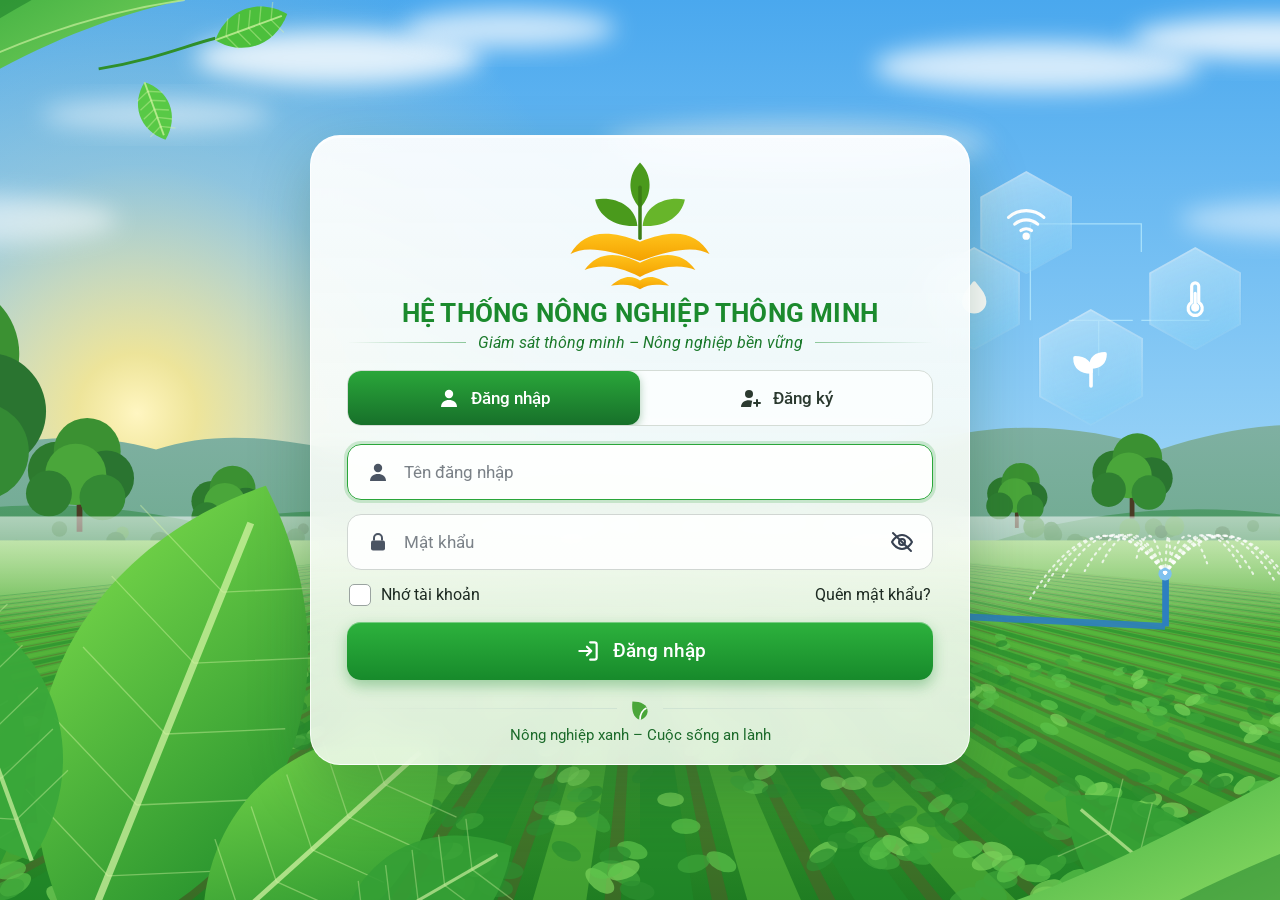
==== dashboard/index.html @ 239f2a0a "File xử lý hệ thống" ====
<!DOCTYPE html>
<html lang="vi">
<head>
<meta charset="utf-8">
<meta name="viewport" content="width=device-width, initial-scale=1">
<title>Dashboard Tưới nước thông minh</title>
<script>
/* Chua dang nhap thi chuyen sang login.html (chay truoc khi ve giao dien de khong bi nhay) */
(function(){try{var s=JSON.parse(sessionStorage.getItem("irrigation_session")||localStorage.getItem("irrigation_session")||"null");if(!s||!s.user)throw 0;}catch(e){location.replace("login.html");}})();
</script>
<link rel="preconnect" href="https://fonts.googleapis.com">
<link href="https://fonts.googleapis.com/css2?family=Inter:wght@400;500;600;700&display=swap" rel="stylesheet">
<link rel="stylesheet" href="css/base.css">
<link rel="stylesheet" href="css/layout.css?v=3">
<link rel="stylesheet" href="css/components.css?v=2">
<link rel="stylesheet" href="css/charts.css?v=2">
<link rel="stylesheet" href="css/responsive.css?v=2">
</head>
<body>

<div class="app" id="top">
  <aside class="nav">
    <div class="nav-brand">
      <span class="logo"><svg class="ic"><use href="#i-drop"/></svg></span>
      <div><b>SMART IRRIGATION</b><small>IOT MONITORING</small></div>
    </div>

    <div class="nav-h">MENU CHÍNH</div>
    <nav class="nav-list" aria-label="Menu chính">
      <a class="nav-i active" href="#overview" data-view="overview" aria-current="page"><svg class="ic"><use href="#i-grid"/></svg>Tổng quan</a>
      <a class="nav-i" href="#zones" data-view="zones"><svg class="ic"><use href="#i-globe"/></svg>Giám sát khu vực</a>
      <a class="nav-i" href="#charts" data-view="charts"><svg class="ic"><use href="#i-chart"/></svg>Biểu đồ dữ liệu</a>
      <a class="nav-i" href="#log" data-view="log"><svg class="ic"><use href="#i-clip"/></svg>Nhật ký hoạt động</a>
      <a class="nav-i" href="#config" data-view="config"><svg class="ic"><use href="#i-cog"/></svg>Cấu hình hệ thống</a>
    </nav>

    <div class="nav-h nav-h2">HỆ THỐNG</div>
    <div class="sys"><i class="sd"></i><span class="s-na">Chưa rõ trạng thái thiết bị</span><span class="s-on">Thiết bị đang hoạt động</span><span class="s-off">Thiết bị ngoại tuyến</span></div>

    <div class="nav-user" id="pUser" title="Tài khoản đang đăng nhập">
      <span class="av"><svg class="ic"><use href="#i-user"/></svg></span>
      <div><b id="tUser">-</b><button class="logout" id="btnLogout" title="Đăng xuất" aria-label="Đăng xuất">Đăng xuất</button></div>
    </div>
  </aside>

  <div class="content">
    <header class="top">
      <div>
        <h1 id="pageTitle">Tổng quan hệ thống</h1>
        <div class="sub">Dữ liệu mới nhất: <b id="tRun">Chưa có lần chạy</b></div>
      </div>
      <div class="top-r">
        <span class="pill" id="pBroker"><span class="dot"></span><span id="tBroker">Đang nối broker</span></span>
        <span class="pill" id="pDev"><span class="dot"></span><span id="tDev">Thiết bị: chưa rõ</span></span>
        <button class="iconbtn" id="btnReload" title="Tải lại trang" aria-label="Tải lại trang"><svg class="ic"><use href="#i-refresh"/></svg></button>
        <button class="iconbtn" id="btnFull" title="Toàn màn hình" aria-label="Toàn màn hình"><svg class="ic"><use href="#i-expand"/></svg></button>
      </div>
    </header>

    <main class="main">
      <div class="banner" id="banner"></div>

      <section data-pages="overview" class="kpis" aria-label="Chỉ số chính">
        <div class="card kpi live">
          <div class="head"><span class="badge b-soil"><svg class="ic"><use href="#i-drop"/></svg></span><span class="tt">Độ ẩm đất trung bình</span></div>
          <div class="big"><span id="kSoil">-</span><em class="u">%</em><i class="tri mid" id="kSoilTri"></i></div>
          <div class="lbl" id="kSoilL">Chưa có dữ liệu</div>
          <div class="two"><div><small>Thấp nhất</small><b id="kSoilMin">-</b></div><div><small>Cao nhất</small><b id="kSoilMax">-</b></div></div>
        </div>
        <div class="card kpi live">
          <div class="head"><span class="badge b-temp"><svg class="ic"><use href="#i-therm"/></svg></span><span class="tt">Nhiệt độ môi trường</span></div>
          <div class="big"><span id="kTemp">-</span><em class="u">°C</em></div>
          <div class="lbl" id="kTempL">Chưa có dữ liệu</div>
          <div class="two"><div><small>Thấp nhất</small><b id="kTempMin">-</b></div><div><small>Cao nhất</small><b id="kTempMax">-</b></div></div>
        </div>
        <div class="card kpi live">
          <div class="head"><span class="badge b-light"><svg class="ic"><use href="#i-sun"/></svg></span><span class="tt">Cường độ ánh sáng</span></div>
          <div class="big"><span id="kLight">-</span><em class="u">%</em></div>
          <div class="lbl" id="kLightL">Cường độ hiện tại (thang 0-100)</div>
          <div class="two"><div><small>Thấp nhất</small><b id="kLightMin">-</b></div><div><small>Cao nhất</small><b id="kLightMax">-</b></div></div>
        </div>
        <div class="card kpi live">
          <div class="head"><span class="badge b-water"><svg class="ic"><use href="#i-tank"/></svg></span><span class="tt">Mực nước bể chứa</span></div>
          <div class="big"><span id="kWater">-</span><em class="u">%</em><i class="tri up" id="kWaterTri"></i></div>
          <div class="lbl" id="kWaterL">Chưa có dữ liệu</div>
          <div class="two"><div><small>Ngưỡng chặn tưới</small><b>20</b></div><div><small>Ngưỡng phục hồi</small><b>25</b></div></div>
        </div>
      </section>

      <section class="card ctl" id="ctl" data-pages="zones config">
        <div class="ctl-row">
          <div><h2 class="t">Điều khiển hệ thống</h2><div class="hint" id="ctlNote">Đang chờ thiết bị.</div></div>
          <div class="seg" id="segMode" role="group" aria-label="Chế độ vận hành"><button data-m="auto" aria-pressed="false" disabled>Tự động</button><button data-m="manual" aria-pressed="false" disabled>Thủ công</button></div>
          <button class="btn danger" id="btnStop" disabled>DỪNG KHẨN CẤP</button>
        </div>
        <div class="ctl-row">
          <label>Bắt đầu tưới khi đất &lt; <input type="number" id="inStart" min="0" max="100" value="40"></label>
          <label>Dừng khi đất ≥ <input type="number" id="inStop" min="0" max="100" value="60"></label>
          <button class="btn" id="btnThr" disabled>Áp dụng ngưỡng</button>
        </div>
        <div id="ctlMsg" role="status" aria-live="polite"></div>
      </section>

      <section data-pages="overview zones" id="sec-zones" aria-labelledby="hZones">
        <div class="sec-h"><div><h2 class="sec" id="hZones">Giám sát khu vực tưới</h2><p class="sub2">Trạng thái cảm biến và thiết bị theo từng vùng</p></div></div>
        <div class="zones live" id="zones"></div>
      </section>


      <section data-pages="overview charts" id="sec-analysis" aria-labelledby="hAnalysis">
        <div class="sec-h">
          <div><h2 class="sec" id="hAnalysis">Phân tích dữ liệu</h2><p class="sub2">Biến động thông số môi trường theo thời gian</p></div>
          <div class="sec-tools">
            <label class="filter" for="selZone">Vùng
              <select id="selZone"><option value="all">Tất cả</option><option value="0">Vùng 1</option><option value="1">Vùng 2</option><option value="2">Vùng 3</option></select></label>
            <label class="filter" for="selRange">Phạm vi
              <select id="selRange"><option value="60">60 bản tin gần nhất</option><option value="all">Toàn bộ lần chạy</option></select></label>
          </div>
        </div>

        <div class="grid2">
          <div class="card">
            <div class="tabs" role="tablist" id="tabsChart">
              <button class="tab" role="tab" data-v="soil" aria-selected="true">Độ ẩm đất</button>
              <button class="tab" role="tab" data-v="water" aria-selected="false">Mực nước</button>
              <button class="tab" role="tab" data-v="light" aria-selected="false">Ánh sáng</button>
              <button class="tab" role="tab" data-v="temp" aria-selected="false">Nhiệt độ</button>
              <button class="tab" role="tab" data-v="combo" aria-selected="false">Nhiệt độ và đất</button>
            </div>
            <h2 class="t" id="chartTitle">Biến động độ ẩm đất</h2>
            <div class="chartwrap" id="chartWrap"><svg viewBox="0 0 640 270" id="chart" role="img" aria-label="Biểu đồ biến động"></svg><div class="tip" id="tip"></div></div>
            <div class="legend" id="chartLegend"></div>
          </div>

          <div class="card dev">
            <h2 class="t">Thiết bị &amp; hoạt động</h2>
            <div class="hint">Trạng thái vận hành hiện tại</div>
            <div class="pumpbox">
              <span class="badge b-pump"><svg class="ic"><use href="#i-pump"/></svg></span>
              <div class="pb-t"><b>Máy bơm chính</b><small id="kPumpL">Chưa có dữ liệu</small></div>
              <span class="onoff" id="kPump">-</span>
            </div>
            <div class="stats">
              <div><small>Số lần tưới</small><b id="kCnt">0</b></div>
              <div><small>Tổng thời gian bơm</small><b id="kDur">0 s</b></div>
              <div><small>Tỷ lệ bơm chạy</small><b id="kDuty">-</b></div>
              <div><small>Lần mất kết nối</small><b id="kDrops">0</b></div>
              <div class="wide"><small>Cảnh báo nước thấp</small><b id="kWlow">0</b></div>
            </div>
          </div>
        </div>
      </section>

      <div class="grid2 even" data-pages="charts">
        <section class="card">
          <div class="tabs" role="tablist" id="tabsBar">
            <button class="tab" role="tab" data-v="count" aria-selected="true">Số lần</button>
            <button class="tab" role="tab" data-v="dur" aria-selected="false">Thời gian</button>
            <button class="tab" role="tab" data-v="avg" aria-selected="false">Độ ẩm TB</button>
          </div>
          <h2 class="t" id="barTitle">Số lần tưới theo vùng</h2>
          <div id="bars"></div>
          <div class="hint" id="barHint"></div>
        </section>

        <section class="card">
          <div class="tabs" role="tablist" id="tabsDonut">
            <button class="tab" role="tab" data-v="zone" aria-selected="true">Theo vùng</button>
            <button class="tab" role="tab" data-v="state" aria-selected="false">Theo trạng thái</button>
          </div>
          <h2 class="t" id="donutTitle">Tỉ trọng thời gian bơm theo vùng</h2>
          <div class="donutbox"><svg viewBox="0 0 160 160" width="190" height="190" id="donut" role="img" aria-label="Biểu đồ tỉ trọng"></svg><div class="dleg" id="dleg"></div></div>
        </section>
      </div>

      <section class="card" id="sec-log" data-pages="log">
        <div class="tabs" role="tablist" id="tabsEv">
          <button class="tab" role="tab" data-v="all" aria-selected="true">Tất cả</button>
          <button class="tab" role="tab" data-v="cycle" aria-selected="false">Chu trình tưới</button>
          <button class="tab" role="tab" data-v="env" aria-selected="false">Môi trường</button>
          <button class="tab" role="tab" data-v="warn" aria-selected="false">Cảnh báo</button>
        </div>
        <h2 class="t">Nhật ký sự kiện</h2>
        <div class="evwrap"><table><thead><tr><th>Thời điểm</th><th>Vùng</th><th>Sự kiện</th></tr></thead><tbody id="evBody"></tbody></table></div>
      </section>

      <footer data-pages="overview">
        Thời gian t là giây mô phỏng của Proteus, không phải giờ thật. Số liệu thống kê được tính trong trình duyệt từ các bản tin nhận được. Bản tin gửi lúc mất kết nối không được gửi bù nên có thể thiếu.
        Broker: <span id="wsUrl"></span> (đổi bằng <code>?ws=ws://địa-chỉ:9001</code>).
      </footer>
    </main>
  </div>
</div>

<script type="module" src="js/main.js"></script>
</body>
</html>
---- dashboard/css/base.css ----
/* Bien mau, reset va kieu chu co ban */
:root{
  --accent:#e5262b;            /* mau tab dang chon (doi mot cho nay la doi ca trang) */
  --bg:#f1f2f4; --card:#ffffff; --ink:#1d2330; --muted:#6b7280; --line:#e5e7eb;
  --blue:#2563eb; --teal:#0f766e; --amber:#d97706; --green:#16a34a; --red:#dc2626;
  --shadow:0 1px 3px rgba(16,24,40,.10),0 1px 2px rgba(16,24,40,.06);
}
*{box-sizing:border-box}
html,body{margin:0}
body{font-family:Roboto,"Segoe UI",system-ui,sans-serif;background:var(--bg);color:var(--ink);font-size:14px}
.ic{width:22px;height:22px;stroke:currentColor;fill:none;stroke-width:1.8;stroke-linecap:round;stroke-linejoin:round;flex:none}
button{font:inherit}

@media(prefers-reduced-motion:reduce){*{transition:none!important}}
---- dashboard/css/layout.css ----
/* Bo cuc trang tong quan: thanh ben (sidebar), tieu de, noi dung chinh */
:root{
  --bg:#f2f5fa; --card:#ffffff; --ink:#12233b; --muted:#7b8798; --line:#e8edf4;
  --blue:#2f7df0; --green:#1fb36d; --amber:#f0a030; --red:#e5484d; --teal:#0f766e;
  --accent:var(--blue);
  --navy:#0f2742; --navy2:#173556;
  --r:14px;
  --shadow:0 1px 2px rgba(15,39,66,.04),0 6px 18px rgba(15,39,66,.05);
}
html{scroll-behavior:smooth}
body{font-family:Inter,"Segoe UI",system-ui,sans-serif;background:var(--bg);color:var(--ink);font-size:14px;-webkit-font-smoothing:antialiased}

.app{display:grid;grid-template-columns:244px minmax(0,1fr);min-height:100vh}

/* ---------- Thanh ben ---------- */
.nav{background:var(--navy);color:#c5d2e2;position:sticky;top:0;height:100vh;display:flex;flex-direction:column;padding:22px 16px 16px}
.nav-brand{display:flex;align-items:center;gap:12px;padding:0 6px 28px}
.nav-brand .logo{width:42px;height:42px;border-radius:50%;background:var(--blue);color:#fff;display:grid;place-items:center;flex:none}
.nav-brand .logo .ic{width:22px;height:22px;fill:#fff;stroke:#fff}
.nav-brand b{display:block;color:#fff;font-size:14px;white-space:nowrap;font-weight:700;letter-spacing:.02em}
.nav-brand small{display:block;font-size:10px;letter-spacing:.14em;color:#8aa0ba;margin-top:2px}
.nav-h{font-size:10.5px;letter-spacing:.14em;color:#6f87a3;font-weight:600;padding:0 12px;margin:0 0 10px}
.nav-h2{margin-top:26px}
.nav-i{display:flex;align-items:center;gap:12px;padding:11px 12px;border-radius:10px;color:#c5d2e2;text-decoration:none;font-weight:500;margin-bottom:4px;transition:background .2s,color .2s}
.nav-i .ic{width:20px;height:20px}
.nav-i:hover{background:rgba(255,255,255,.07);color:#fff}
.nav-i.active{background:linear-gradient(90deg,#1d4e90,#2a63b3);color:#fff;box-shadow:inset 3px 0 0 #6ab0ff}
.nav-i:focus-visible,.logout:focus-visible{outline:2px solid #6ab0ff;outline-offset:2px}
.sys{display:flex;align-items:center;gap:10px;padding:4px 12px;font-size:13px;color:#c5d2e2}
.sys .sd{width:8px;height:8px;border-radius:50%;background:#7b8798;flex:none}
.sys .s-on,.sys .s-off{display:none}
body:has(#pDev.good) .sys .sd{background:#2ed17f;box-shadow:0 0 0 3px rgba(46,209,127,.2)}
body:has(#pDev.bad) .sys .sd{background:#ff6b6b}
body:has(#pDev.good) .sys .s-na,body:has(#pDev.bad) .sys .s-na{display:none}
body:has(#pDev.good) .sys .s-on,body:has(#pDev.bad) .sys .s-off{display:inline}
.nav-user{margin-top:auto;display:flex;align-items:center;gap:10px;padding:12px;border-radius:12px;background:var(--navy2)}
.nav-user .av{width:32px;height:32px;border-radius:50%;background:var(--blue);color:#fff;display:grid;place-items:center;flex:none}
.nav-user .av .ic{width:17px;height:17px}
.nav-user b{display:block;color:#fff;font-size:13px;font-weight:600;overflow:hidden;text-overflow:ellipsis;white-space:nowrap;max-width:140px}
.logout{background:none;border:0;padding:0;margin-top:1px;font-size:11.5px;color:#8fa6c1;cursor:pointer}
.logout:hover{color:#fff;text-decoration:underline}

/* ---------- Noi dung ---------- */
.content{min-width:0;padding:26px 32px 34px;max-width:1440px;width:100%}
.top{display:flex;justify-content:space-between;align-items:flex-start;gap:16px;flex-wrap:wrap;margin-bottom:24px}
.top h1{font-size:26px;font-weight:700;margin:0 0 6px;letter-spacing:-.01em}
.top .sub{font-size:11.5px;letter-spacing:.06em;color:var(--muted);text-transform:uppercase}
.top .sub b{color:var(--ink);font-weight:600;text-transform:none;letter-spacing:0;font-size:12.5px}
.top-r{display:flex;align-items:center;gap:10px;flex-wrap:wrap;justify-content:flex-end}
.pill{display:inline-flex;align-items:center;gap:9px;padding:10px 16px;border:1px solid var(--line);border-radius:10px;font-size:13px;font-weight:500;background:#fff;box-shadow:var(--shadow)}
.pill .dot{width:9px;height:9px;border-radius:50%;background:#aab4c3}
.pill.good .dot{background:var(--green)} .pill.bad .dot{background:var(--red)}
.iconbtn{width:40px;height:40px;border:1px solid var(--line);background:#fff;border-radius:10px;display:grid;place-items:center;cursor:pointer;color:var(--ink);box-shadow:var(--shadow)}
.iconbtn .ic{width:19px;height:19px}
.iconbtn:hover{background:#f6f8fc}
.iconbtn:focus-visible,select:focus-visible,.tab:focus-visible{outline:2px solid var(--blue);outline-offset:2px}

.main{display:flex;flex-direction:column;gap:30px;min-width:0}
section[id]{scroll-margin-top:16px}
.card{background:var(--card);border-radius:var(--r);box-shadow:var(--shadow);padding:20px;border:1px solid #edf1f7}
.banner{display:none;background:#fff7ea;border:1px solid #fadfb2;border-left:5px solid var(--amber);padding:12px 16px;border-radius:10px}
body.stale .banner{display:block}
body.stale .live{opacity:.55}

.sec-h{display:flex;justify-content:space-between;align-items:flex-end;gap:14px;flex-wrap:wrap;margin-bottom:14px}
h2.sec{font-size:18px;font-weight:700;margin:0 0 3px}
.sub2{margin:0;color:var(--muted);font-size:12.5px}
.sec-tools{display:flex;gap:10px;flex-wrap:wrap}

.kpis{display:grid;grid-template-columns:repeat(4,minmax(0,1fr));gap:18px}
.grid2{align-items:stretch;display:grid;grid-template-columns:minmax(0,1.75fr) minmax(0,1fr);gap:18px}

footer{color:var(--muted);font-size:11.5px;padding:0 2px;text-align:right;line-height:1.6}
.grid2.even{grid-template-columns:repeat(2,minmax(0,1fr));align-items:start}
@media(max-width:1200px){.grid2.even{grid-template-columns:1fr}}

/* ---------- Moi muc menu la mot trang rieng, khong cuon ---------- */
[data-pages][hidden]{display:none!important}
@media(min-width:901px){
  html,body{height:100%;overflow:hidden}
  html{scroll-behavior:auto}
  .app{height:100vh;min-height:0}
  .content{height:100vh;display:flex;flex-direction:column;min-height:0;padding:20px 28px 16px;max-width:none}
  .top{margin-bottom:14px}
  .top h1{font-size:24px;margin-bottom:4px}
  .main{flex:1;min-height:0;gap:18px;overflow:hidden auto}   /* chi cuon khi man hinh qua thap */
  .kpi{padding:14px 18px 12px}
  .kpi .head{margin-bottom:8px}
  .kpi .lbl{min-height:0}
  .kpi .two{margin-top:8px;padding-top:8px}
  .zone{padding:16px 20px 14px}
  .zrow{margin-bottom:20px}
  .sec-h{margin-bottom:10px}
  .card{padding:16px}
  .evwrap{max-height:calc(100vh - 250px)}
}
---- dashboard/css/components.css ----
/* Thanh phan giao dien: the KPI, tab, the vung, thiet bi, bang su kien, khu dieu khien */
/* bo loc */
.filter{display:flex;align-items:center;gap:8px;font-size:12.5px;color:var(--muted);font-weight:500}
select{padding:9px 32px 9px 12px;border:1px solid var(--line);border-radius:10px;background:#fff;font:inherit;font-size:13px;color:var(--ink);box-shadow:var(--shadow);cursor:pointer}

/* the KPI */
.kpi{padding:20px 22px 16px}
.kpi .head{display:flex;align-items:center;gap:12px;margin-bottom:14px}
.badge{width:40px;height:40px;border-radius:50%;display:grid;place-items:center;flex:none}
.badge .ic{width:20px;height:20px}
.b-soil{background:#e6f0ff;color:var(--blue)}.b-water{background:#e1f6ec;color:var(--green)}
.b-light{background:#fff1d6;color:#e8930c}.b-temp{background:#ffe9d8;color:#ec7a1c}.b-pump{background:#e1f6ec;color:var(--green)}
.kpi .head span.tt{font-size:13.5px;font-weight:500;color:var(--muted)}
.big{font-size:32px;font-weight:700;display:flex;align-items:baseline;gap:3px;margin:0 0 4px;font-variant-numeric:tabular-nums;letter-spacing:-.01em}
.big .u{font-size:15px;font-weight:600;font-style:normal;color:var(--muted);margin-left:2px}
.tri{width:10px;height:10px;border-radius:50%;margin-left:10px;align-self:center;flex:none}
.tri.up{background:var(--green);box-shadow:0 0 0 3px rgba(31,179,109,.18)}
.tri.down{background:var(--red);box-shadow:0 0 0 3px rgba(229,72,77,.18)}
.tri.mid{background:var(--amber);box-shadow:0 0 0 3px rgba(240,160,48,.2)}
.kpi .lbl{color:var(--muted);font-size:12.5px;min-height:2.6em;line-height:1.3}
.kpi .two{display:grid;grid-template-columns:1fr 1fr;margin-top:12px;padding-top:12px;border-top:1px solid var(--line)}
.kpi .two div+div{padding-left:14px;border-left:1px solid var(--line)}
.kpi .two small{display:block;color:var(--muted);font-size:11.5px;margin-bottom:2px}
.kpi .two b{font-size:14px;font-weight:600;font-variant-numeric:tabular-nums}

/* tab dang nut phan doan */
.tabs{display:inline-flex;gap:4px;background:#f0f3f8;padding:4px;border-radius:11px;margin:0 0 16px;flex-wrap:wrap}
.tab{background:none;border:0;padding:7px 14px;font-weight:500;font-size:13px;color:var(--muted);cursor:pointer;border-radius:8px;transition:background .2s,color .2s}
.tab:hover{color:var(--ink)}
.tab[aria-selected="true"]{background:#fff;color:var(--blue);font-weight:600;box-shadow:0 1px 3px rgba(15,39,66,.12)}
h2.t{font-size:16px;font-weight:700;margin:0 0 10px}

/* the vung */
.zones{display:grid;grid-template-columns:repeat(3,minmax(0,1fr));gap:18px}
.zone{padding:20px 22px 18px}
.zone.active{box-shadow:0 0 0 2px var(--blue),var(--shadow)}
.zone .zh{display:flex;align-items:center;justify-content:space-between;margin-bottom:16px;gap:8px}
.zone .zt{display:flex;align-items:center;gap:12px;font-weight:700;font-size:16px}
.plant{width:34px;height:34px;border-radius:50%;display:grid;place-items:center;transition:color .4s,background .4s}
.plant .ic{width:18px;height:18px}
.plant.dry{background:#fff0d9;color:#e8930c}.plant.mid{background:#e6f0ff;color:var(--blue)}.plant.ok{background:#e1f6ec;color:var(--green)}.plant.na{background:#eceff3;color:#9aa5b4}
.chip{font-size:11px;font-weight:700;letter-spacing:.04em;text-transform:uppercase;padding:5px 12px;border-radius:999px;background:#e5f7ee;color:#139058;white-space:nowrap}
.zone:has(.plant.na) .chip{background:#eef1f5;color:#7b8798}
.zone:has(.plant.dry) .chip{background:#fff1d9;color:#c77a08}
.chip.on{background:var(--blue)!important;color:#fff!important}.chip.wait{background:#fff1d9!important;color:#c77a08!important}
.zlab{font-size:13px;color:var(--muted);margin-bottom:4px}
.zrow{display:flex;align-items:center;gap:18px;margin-bottom:26px}
.zval{display:flex;align-items:baseline;gap:2px;font-size:30px;font-weight:700;font-variant-numeric:tabular-nums;min-width:74px}
.zval small{font-size:15px;font-weight:600;color:var(--muted)}
.znote{color:var(--muted);font-size:12.5px;min-height:2.6em;line-height:1.3;margin-bottom:12px}
.gauge{position:relative;height:8px;border-radius:99px;background:#eaeff6;flex:1}
.gauge .band{position:absolute;top:0;bottom:0;left:40%;width:20%;background:repeating-linear-gradient(135deg,#dbe3ee 0 4px,#e9eef5 4px 8px)}
.gauge .fillg{position:absolute;left:0;top:0;bottom:0;border-radius:99px;background:var(--blue);transition:width .6s,background .4s}
.zone:has(.plant.dry) .fillg{background:var(--amber)}
.zone:has(.plant.ok) .fillg{background:var(--green)}
.zone:has(.plant.na) .fillg{background:#aab4c3}
.gauge .mk{position:absolute;top:-3px;bottom:-3px;width:2px;background:#9aa8bb;border-radius:2px}
.gauge .mk span{position:absolute;top:17px;left:50%;transform:translateX(-50%);font-size:10.5px;color:var(--muted)}
.zstats{display:grid;grid-template-columns:repeat(3,1fr);border-top:1px solid var(--line);padding-top:12px;font-size:11.5px;color:var(--muted);gap:8px}
.zstats b{display:block;color:var(--ink);font-size:13.5px;font-weight:600;font-variant-numeric:tabular-nums;margin-bottom:2px}

/* the thiet bi */
.dev .hint{margin:-4px 0 14px}
.pumpbox{display:flex;align-items:center;gap:14px;background:#f4f8fd;border-radius:12px;padding:14px 16px;margin-bottom:16px}
.pumpbox .pb-t{flex:1;min-width:0}
.pumpbox b{display:block;font-size:14px;font-weight:600}
.pumpbox small{color:var(--muted);font-size:12px}
.onoff{font-size:12px;font-weight:700;padding:6px 16px;border-radius:999px;background:#e5e9ef;color:#6b7788;white-space:nowrap}
.onoff.on{background:#dcf4e8;color:#139058}
.stats{display:grid;grid-template-columns:1fr 1fr;gap:14px 16px}
.stats div{padding:2px 0}
.stats .wide{grid-column:1/-1}
.stats small{display:block;color:var(--muted);font-size:12px;margin-bottom:2px}
.stats b{font-size:16px;font-weight:700;font-variant-numeric:tabular-nums}

/* bang su kien */
.evwrap{max-height:320px;overflow:auto}
table{width:100%;border-collapse:collapse;font-size:13px}
th{position:sticky;top:0;background:#fff;text-align:left;color:var(--muted);font-weight:600;font-size:11.5px;letter-spacing:.04em;text-transform:uppercase;padding:8px 10px;border-bottom:1px solid var(--line)}
td{padding:10px;border-bottom:1px solid #f0f3f8;vertical-align:top}
tbody tr:hover td{background:#fafbfe}
td.n{font-variant-numeric:tabular-nums;color:var(--muted);white-space:nowrap}
.tag{display:inline-block;font-size:11px;font-weight:700;padding:2px 9px;border-radius:999px;margin-left:8px}
.tag.warn{background:#ffe8e8;color:#c83237}.tag.ok{background:#dcf4e8;color:#139058}

/* ---------- Dieu khien ---------- */
.ctl-row{display:flex;align-items:center;gap:14px;flex-wrap:wrap;justify-content:space-between}
.ctl-row+.ctl-row{margin-top:16px;padding-top:16px;border-top:1px solid var(--line);justify-content:flex-start}
.ctl h2.t{margin:0 0 2px}
.seg{display:inline-flex;background:#f0f3f8;padding:4px;border-radius:11px;gap:4px}
.seg button{border:0;background:transparent;padding:8px 18px;cursor:pointer;font-weight:500;color:var(--muted);border-radius:8px}
.seg button[aria-pressed="true"]{background:var(--blue);color:#fff;font-weight:600}
.btn{border:1px solid var(--line);background:#fff;color:var(--ink);border-radius:10px;padding:9px 16px;cursor:pointer;font-weight:600;font-size:13px}
.btn:hover:not(:disabled){background:#f4f7fb}
.btn.danger{background:var(--red);border-color:var(--red);color:#fff;font-weight:700}
.btn.danger:hover:not(:disabled){background:#c93a3f}
.btn.on{background:var(--blue);border-color:var(--blue);color:#fff}
.btn.on:hover:not(:disabled){background:#2368d4}
.btn:disabled,.seg button:disabled{opacity:.5;cursor:not-allowed}
.btn:focus-visible,.seg button:focus-visible,.ctl input:focus-visible{outline:2px solid var(--blue);outline-offset:2px}
.zsw{width:100%;margin:0 0 14px}
.ctl label{font-size:13px;color:var(--muted);display:flex;align-items:center;gap:8px}
.ctl input[type=number]{width:76px;padding:8px 10px;border:1px solid var(--line);border-radius:10px;font:inherit;color:var(--ink)}
#ctlMsg{font-size:12.5px}#ctlMsg:not(:empty){margin-top:10px}
---- dashboard/css/charts.css ----
/* Bieu do duong, thanh ngang, donut */
.chartwrap{position:relative}
.chartwrap svg{width:100%;height:auto;display:block}
.tip{position:absolute;pointer-events:none;background:#12233b;color:#fff;border-radius:10px;padding:8px 12px;font-size:12px;line-height:1.55;display:none;white-space:nowrap;z-index:3;box-shadow:0 6px 18px rgba(15,39,66,.25)}
.legend{display:flex;gap:18px;flex-wrap:wrap;justify-content:center;font-size:12.5px;color:var(--muted);margin-top:8px}
.legend span{display:inline-flex;align-items:center;gap:6px}

/* thanh ngang */
.hbar{display:grid;grid-template-columns:62px 1fr auto;gap:12px;align-items:center;margin:16px 0;font-weight:500}
.hbar .track{height:10px;background:#eaeff6;border-radius:99px;overflow:hidden}
.hbar .fl{height:100%;border-radius:99px;transition:width .5s}
.hbar b{font-variant-numeric:tabular-nums;min-width:64px;text-align:right;font-weight:600}
.hint{color:var(--muted);font-size:12.5px}

/* donut */
.donutbox{display:flex;align-items:center;gap:24px;flex-wrap:wrap;justify-content:center}
.dleg{display:flex;flex-direction:column;gap:10px;min-width:170px;font-size:13px}
.dleg div{display:flex;align-items:center;gap:8px}
.dleg i{width:10px;height:10px;border-radius:50%;flex:none}
.dleg b{margin-left:auto;font-variant-numeric:tabular-nums;font-weight:600}
---- dashboard/css/responsive.css ----
/* Responsive: phai nap SAU cac file con lai de ghi de dung thu tu */
@media(max-width:1200px){.kpis{grid-template-columns:repeat(2,minmax(0,1fr))}.grid2{grid-template-columns:1fr}.zones{grid-template-columns:repeat(2,minmax(0,1fr))}}
@media(max-width:900px){
  .app{grid-template-columns:1fr}
  .nav{position:static;height:auto;flex-direction:row;flex-wrap:wrap;align-items:center;gap:8px 16px;padding:12px 16px}
  .nav-brand{padding:0}.nav-h,.sys{display:none}
  .nav-list{display:flex;gap:4px;overflow-x:auto;order:3;width:100%}
  .nav-i{white-space:nowrap;margin:0;padding:9px 12px}
  .nav-user{margin:0 0 0 auto;padding:6px 10px}
  .content{padding:20px 16px 28px}
}
@media(max-width:640px){.kpis,.zones{grid-template-columns:1fr}.top h1{font-size:22px}.main{gap:24px}}
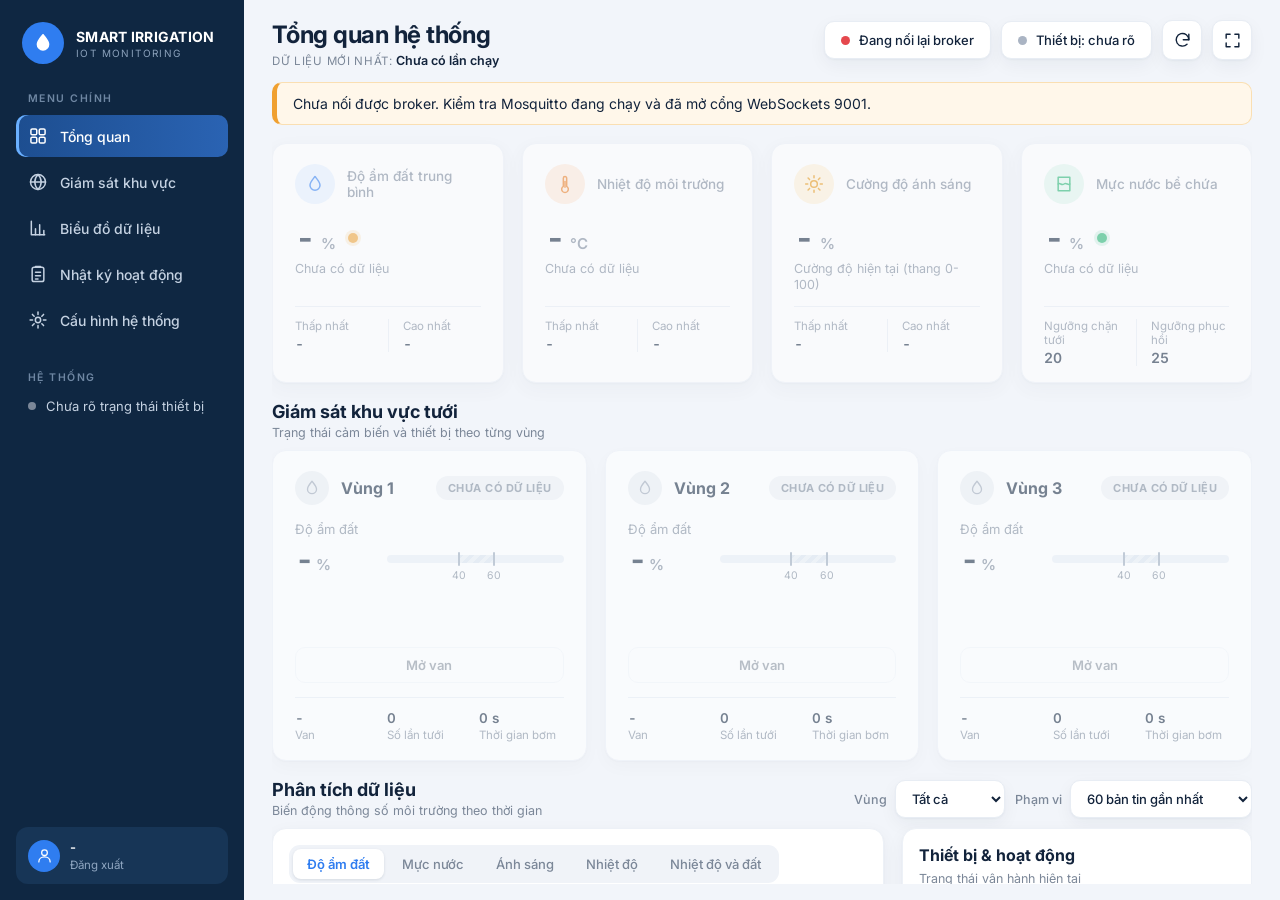
==== commit 85678846: "Cập nhật Dashboard" ====
--- a/dashboard/index.html
+++ b/dashboard/index.html
@@ -4,10 +4,6 @@
 <meta charset="utf-8">
 <meta name="viewport" content="width=device-width, initial-scale=1">
 <title>Dashboard Tưới nước thông minh</title>
-<script>
-/* Chua dang nhap thi chuyen sang login.html (chay truoc khi ve giao dien de khong bi nhay) */
-(function(){try{var s=JSON.parse(sessionStorage.getItem("irrigation_session")||localStorage.getItem("irrigation_session")||"null");if(!s||!s.user)throw 0;}catch(e){location.replace("login.html");}})();
-</script>
 <link rel="preconnect" href="https://fonts.googleapis.com">
 <link href="https://fonts.googleapis.com/css2?family=Inter:wght@400;500;600;700&display=swap" rel="stylesheet">
 <link rel="stylesheet" href="css/base.css">
